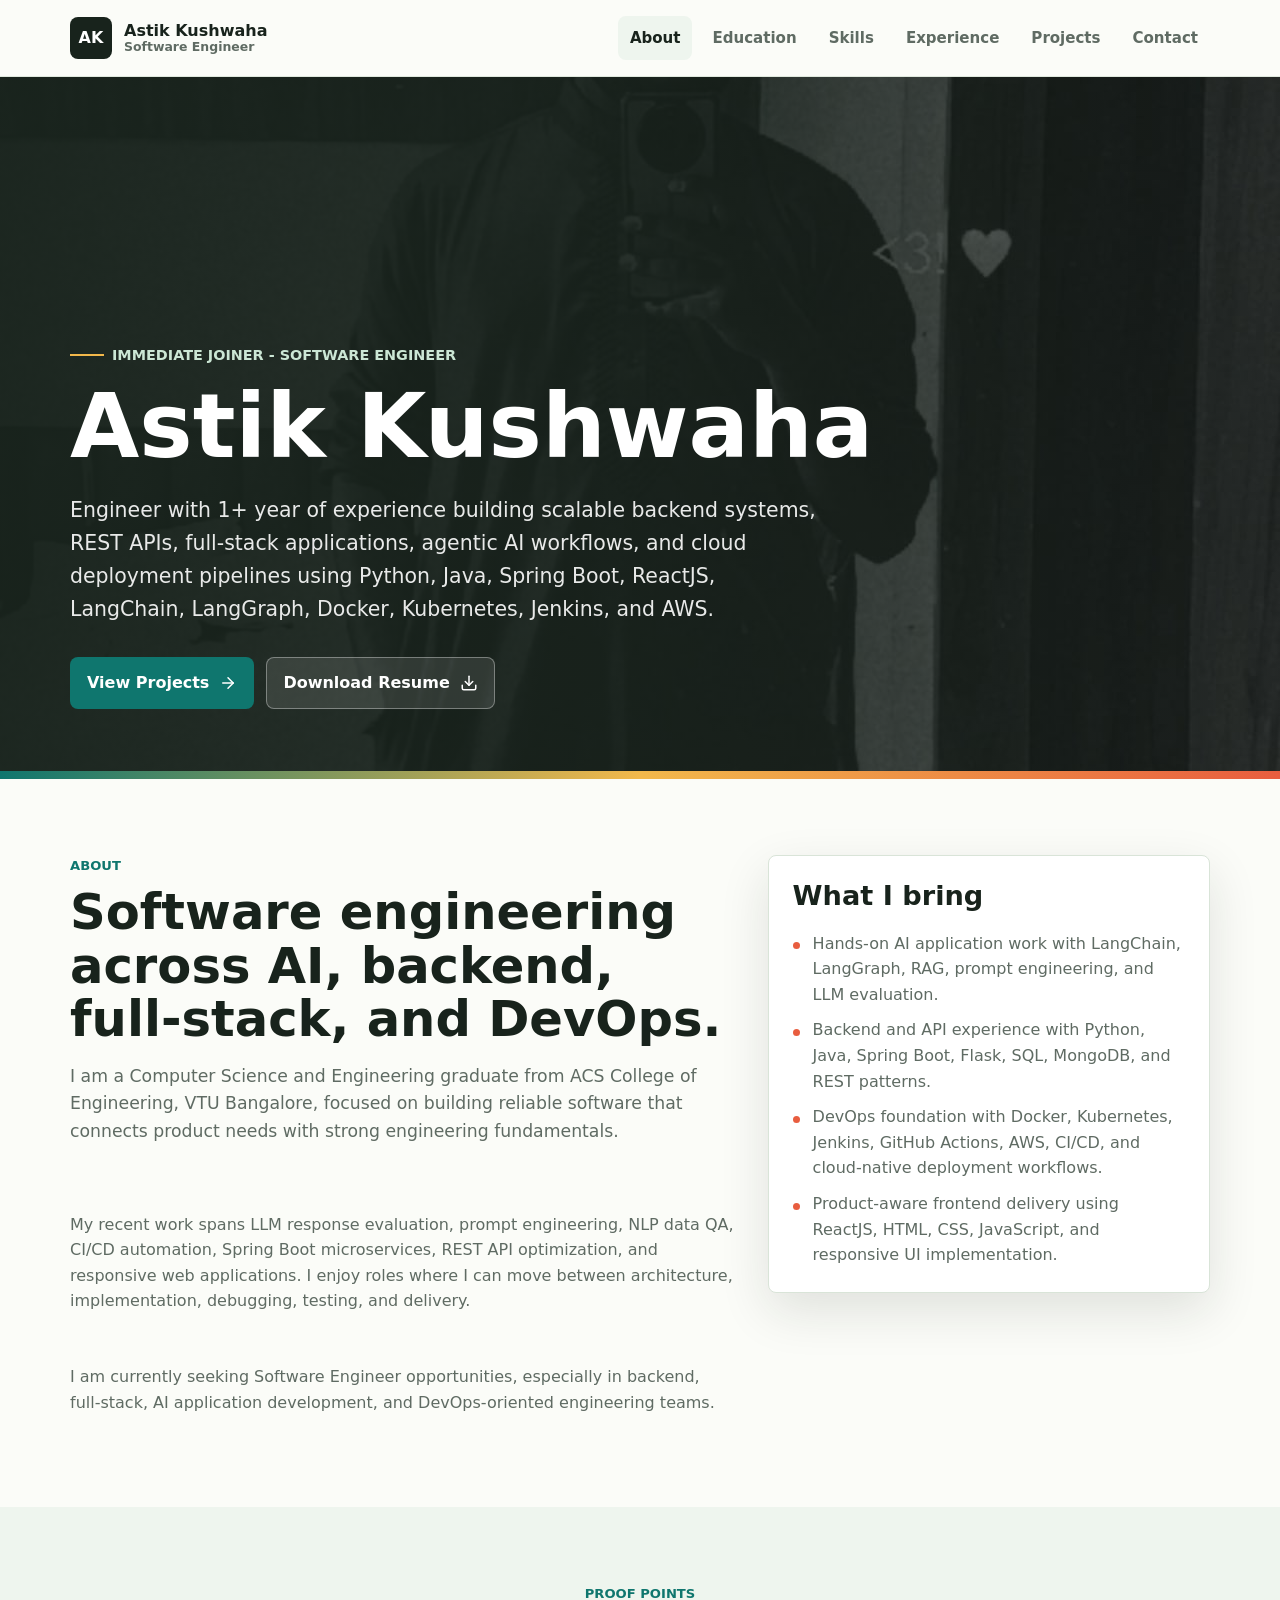
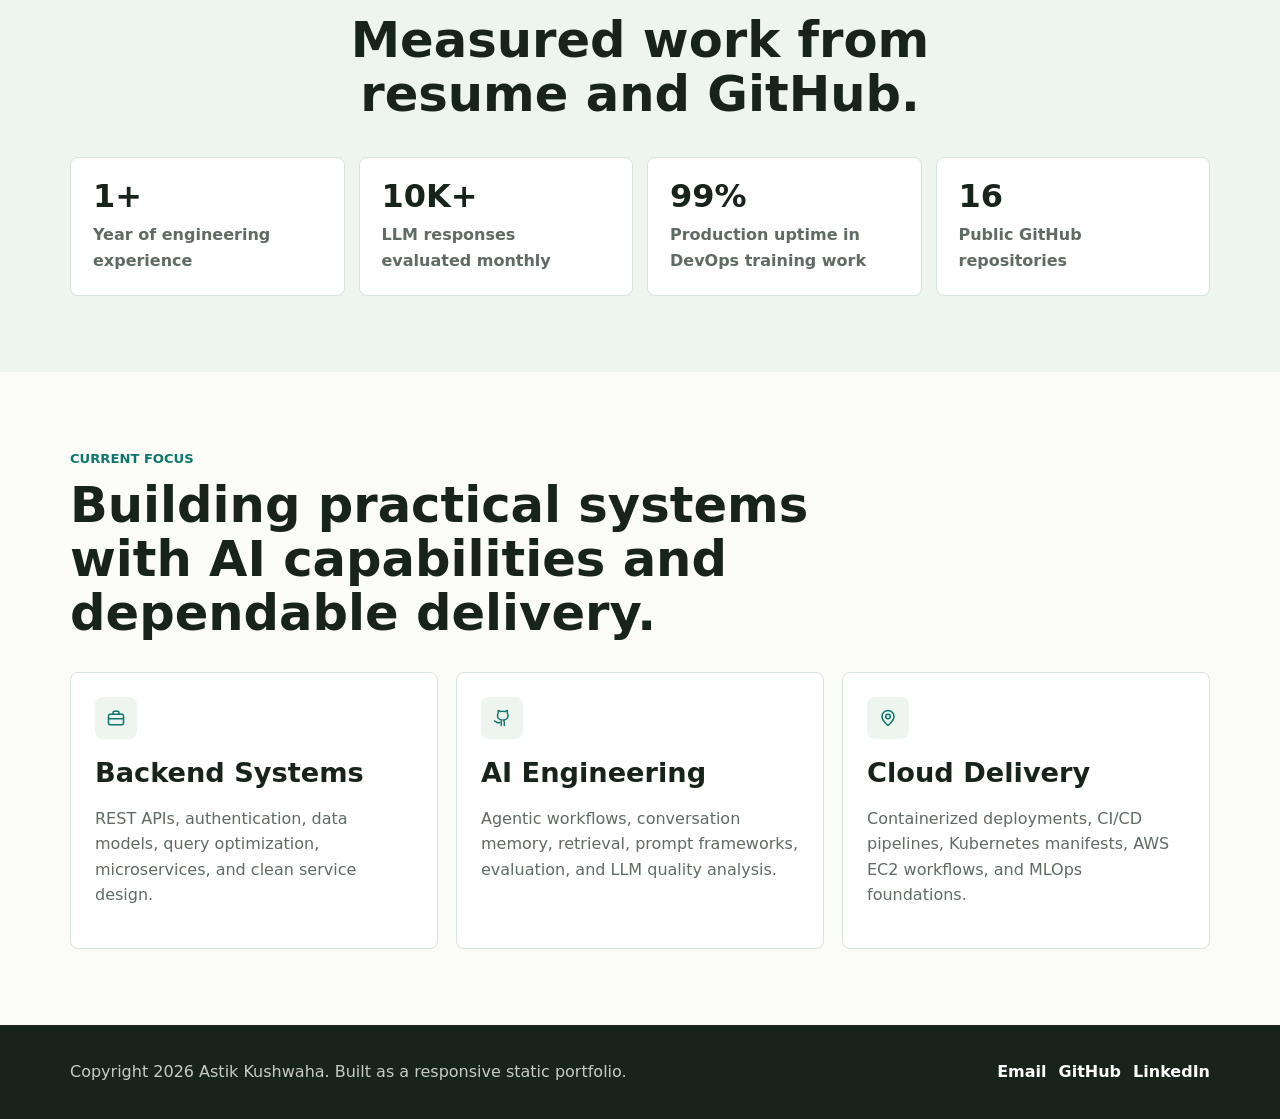
==== index.html @ c21fc0fb "Add files via upload" ====
<!DOCTYPE html>
<html lang="en">
<head>
  <meta charset="UTF-8">
  <meta name="viewport" content="width=device-width, initial-scale=1.0">
  <meta name="description" content="Astik Kushwaha - software engineer portfolio covering AI, backend, full-stack development, DevOps, projects, education, and contact details.">
  <title>Astik Kushwaha | Portfolio</title>
  <link rel="stylesheet" href="assets/css/styles.css">
</head>
<body>
  <a class="skip-link" href="#main">Skip to content</a>

  <header class="site-header">
    <div class="nav-wrap">
      <a class="brand" href="index.html" aria-label="Astik Kushwaha home">
        <span class="brand-mark">AK</span>
        <span class="brand-text">Astik Kushwaha <span>Software Engineer</span></span>
      </a>
      <button class="nav-toggle" type="button" aria-label="Toggle navigation" aria-expanded="false">
        <span></span>
        <span></span>
        <span></span>
      </button>
      <nav class="site-nav" aria-label="Primary navigation">
        <a class="active" href="index.html">About</a>
        <a href="education.html">Education</a>
        <a href="skills.html">Skills</a>
        <a href="experience.html">Experience</a>
        <a href="projects.html">Projects</a>
        <a href="contact.html">Contact</a>
      </nav>
    </div>
  </header>

  <main id="main">
    <section class="hero">
      <div class="hero-content">
        <p class="eyebrow">Immediate joiner - Software Engineer</p>
        <h1>Astik Kushwaha</h1>
        <p class="hero-lede">Engineer with 1+ year of experience building scalable backend systems, REST APIs, full-stack applications, agentic AI workflows, and cloud deployment pipelines using Python, Java, Spring Boot, ReactJS, LangChain, LangGraph, Docker, Kubernetes, Jenkins, and AWS.</p>
        <div class="hero-actions">
          <a class="button" href="projects.html">
            View Projects
            <svg class="icon" aria-hidden="true"><use href="assets/img/icons.svg#arrow-right"></use></svg>
          </a>
          <a class="button secondary" href="assets/docs/Astik_Kushwaha_Resume.pdf" download>
            Download Resume
            <svg class="icon" aria-hidden="true"><use href="assets/img/icons.svg#download"></use></svg>
          </a>
        </div>
      </div>
    </section>

    <section class="section">
      <div class="section-inner about-grid">
        <div class="text-stack reveal">
          <div class="section-head">
            <p class="kicker">About</p>
            <h2>Software engineering across AI, backend, full-stack, and DevOps.</h2>
            <p class="lead">I am a Computer Science and Engineering graduate from ACS College of Engineering, VTU Bangalore, focused on building reliable software that connects product needs with strong engineering fundamentals.</p>
          </div>
          <p>My recent work spans LLM response evaluation, prompt engineering, NLP data QA, CI/CD automation, Spring Boot microservices, REST API optimization, and responsive web applications. I enjoy roles where I can move between architecture, implementation, debugging, testing, and delivery.</p>
          <p>I am currently seeking Software Engineer opportunities, especially in backend, full-stack, AI application development, and DevOps-oriented engineering teams.</p>
        </div>
        <aside class="highlight-panel reveal" aria-label="Portfolio highlights">
          <h3>What I bring</h3>
          <ul>
            <li>Hands-on AI application work with LangChain, LangGraph, RAG, prompt engineering, and LLM evaluation.</li>
            <li>Backend and API experience with Python, Java, Spring Boot, Flask, SQL, MongoDB, and REST patterns.</li>
            <li>DevOps foundation with Docker, Kubernetes, Jenkins, GitHub Actions, AWS, CI/CD, and cloud-native deployment workflows.</li>
            <li>Product-aware frontend delivery using ReactJS, HTML, CSS, JavaScript, and responsive UI implementation.</li>
          </ul>
        </aside>
      </div>
    </section>

    <section class="section alt">
      <div class="section-inner">
        <div class="section-head center reveal">
          <p class="kicker">Proof Points</p>
          <h2>Measured work from resume and GitHub.</h2>
        </div>
        <div class="stat-grid">
          <div class="stat-card reveal">
            <strong>1+</strong>
            <span>Year of engineering experience</span>
          </div>
          <div class="stat-card reveal">
            <strong>10K+</strong>
            <span>LLM responses evaluated monthly</span>
          </div>
          <div class="stat-card reveal">
            <strong>99%</strong>
            <span>Production uptime in DevOps training work</span>
          </div>
          <div class="stat-card reveal">
            <strong>16</strong>
            <span>Public GitHub repositories</span>
          </div>
        </div>
      </div>
    </section>

    <section class="section">
      <div class="section-inner">
        <div class="section-head reveal">
          <p class="kicker">Current Focus</p>
          <h2>Building practical systems with AI capabilities and dependable delivery.</h2>
        </div>
        <div class="info-grid">
          <article class="info-card reveal">
            <span class="mini-icon"><svg class="icon" aria-hidden="true"><use href="assets/img/icons.svg#briefcase"></use></svg></span>
            <h3>Backend Systems</h3>
            <p>REST APIs, authentication, data models, query optimization, microservices, and clean service design.</p>
          </article>
          <article class="info-card reveal">
            <span class="mini-icon"><svg class="icon" aria-hidden="true"><use href="assets/img/icons.svg#github"></use></svg></span>
            <h3>AI Engineering</h3>
            <p>Agentic workflows, conversation memory, retrieval, prompt frameworks, evaluation, and LLM quality analysis.</p>
          </article>
          <article class="info-card reveal">
            <span class="mini-icon"><svg class="icon" aria-hidden="true"><use href="assets/img/icons.svg#map-pin"></use></svg></span>
            <h3>Cloud Delivery</h3>
            <p>Containerized deployments, CI/CD pipelines, Kubernetes manifests, AWS EC2 workflows, and MLOps foundations.</p>
          </article>
        </div>
      </div>
    </section>
  </main>

  <footer class="site-footer">
    <div class="footer-inner">
      <p>Copyright 2026 Astik Kushwaha. Built as a responsive static portfolio.</p>
      <div class="footer-links" aria-label="Footer links">
        <a href="mailto:astikkushwaha30@gmail.com">Email</a>
        <a href="https://github.com/Astik1804/" target="_blank" rel="noreferrer">GitHub</a>
        <a href="https://www.linkedin.com/in/astik-kushwaha-82735526b/" target="_blank" rel="noreferrer">LinkedIn</a>
      </div>
    </div>
  </footer>

  <script src="assets/js/main.js"></script>
</body>
</html>
---- assets/css/styles.css ----
:root {
  --ink: #18231c;
  --ink-2: #27352c;
  --muted: #5f6b63;
  --paper: #fbfcf8;
  --surface: #ffffff;
  --surface-2: #eef5ee;
  --line: #d9e4d8;
  --teal: #0f766e;
  --teal-dark: #115e59;
  --coral: #e85d3f;
  --amber: #f2b84b;
  --green: #6aa86f;
  --shadow: 0 18px 50px rgba(24, 35, 28, 0.12);
  --radius: 8px;
  --header-height: 76px;
}

* {
  box-sizing: border-box;
}

html {
  scroll-behavior: smooth;
}

body {
  margin: 0;
  background: var(--paper);
  color: var(--ink);
  font-family: Inter, ui-sans-serif, system-ui, -apple-system, BlinkMacSystemFont, "Segoe UI", sans-serif;
  line-height: 1.6;
}

body.menu-open {
  overflow: hidden;
}

img {
  display: block;
  max-width: 100%;
}

a {
  color: inherit;
}

.skip-link {
  position: absolute;
  left: 16px;
  top: -80px;
  z-index: 1000;
  padding: 10px 14px;
  background: var(--surface);
  border: 1px solid var(--line);
  border-radius: var(--radius);
  transition: top 0.2s ease;
}

.skip-link:focus {
  top: 16px;
}

.site-header {
  position: sticky;
  top: 0;
  z-index: 100;
  min-height: var(--header-height);
  background: rgba(251, 252, 248, 0.94);
  border-bottom: 1px solid rgba(217, 228, 216, 0.78);
  backdrop-filter: blur(18px);
}

.nav-wrap,
.section-inner,
.footer-inner {
  width: min(1140px, calc(100% - 40px));
  margin: 0 auto;
}

.nav-wrap {
  min-height: var(--header-height);
  display: flex;
  align-items: center;
  justify-content: space-between;
  gap: 24px;
}

.brand {
  display: inline-flex;
  align-items: center;
  gap: 12px;
  text-decoration: none;
  font-weight: 800;
}

.brand-mark {
  width: 42px;
  height: 42px;
  display: grid;
  place-items: center;
  border-radius: var(--radius);
  background: var(--ink);
  color: var(--surface);
}

.brand-text {
  display: grid;
  line-height: 1.1;
}

.brand-text span {
  color: var(--muted);
  font-size: 0.78rem;
  font-weight: 600;
}

.nav-toggle {
  display: none;
  width: 44px;
  height: 44px;
  padding: 0;
  border: 1px solid var(--line);
  border-radius: var(--radius);
  background: var(--surface);
  color: var(--ink);
  cursor: pointer;
}

.nav-toggle span {
  display: block;
  width: 20px;
  height: 2px;
  margin: 5px auto;
  background: currentColor;
  transition: transform 0.2s ease, opacity 0.2s ease;
}

.site-nav {
  display: flex;
  align-items: center;
  gap: 8px;
}

.site-nav a {
  padding: 10px 12px;
  border-radius: var(--radius);
  color: var(--muted);
  font-size: 0.94rem;
  font-weight: 700;
  text-decoration: none;
  transition: background 0.2s ease, color 0.2s ease;
}

.site-nav a:hover,
.site-nav a:focus-visible,
.site-nav a.active {
  background: var(--surface-2);
  color: var(--ink);
}

.hero {
  min-height: clamp(540px, 78svh, 720px);
  display: flex;
  align-items: flex-end;
  position: relative;
  color: var(--surface);
  background:
    linear-gradient(90deg, rgba(24, 35, 28, 0.94) 0%, rgba(24, 35, 28, 0.82) 48%, rgba(24, 35, 28, 0.34) 100%),
    url("../img/astik-kushwaha.jpg") center right / cover no-repeat;
}

.hero::after {
  content: "";
  position: absolute;
  inset: auto 0 0;
  height: 8px;
  background: linear-gradient(90deg, var(--teal), var(--amber), var(--coral));
}

.hero-content {
  position: relative;
  width: min(1140px, calc(100% - 40px));
  margin: 0 auto;
  padding: 88px 0 70px;
}

.eyebrow {
  display: inline-flex;
  align-items: center;
  gap: 8px;
  margin: 0 0 16px;
  color: #cce7d5;
  font-size: 0.9rem;
  font-weight: 800;
  text-transform: uppercase;
}

.eyebrow::before {
  content: "";
  width: 34px;
  height: 2px;
  background: var(--amber);
}

.hero h1,
.page-hero h1 {
  max-width: 880px;
  margin: 0;
  font-size: clamp(3rem, 7vw, 6.4rem);
  line-height: 0.98;
}

.hero h1 {
  text-wrap: balance;
}

.hero-lede {
  max-width: 760px;
  margin: 24px 0 0;
  color: rgba(255, 255, 255, 0.9);
  font-size: clamp(1.04rem, 2vw, 1.28rem);
}

.hero-actions,
.page-actions,
.contact-actions {
  display: flex;
  flex-wrap: wrap;
  gap: 12px;
  margin-top: 32px;
}

.button {
  display: inline-flex;
  align-items: center;
  justify-content: center;
  gap: 10px;
  min-height: 46px;
  padding: 12px 16px;
  border: 1px solid transparent;
  border-radius: var(--radius);
  background: var(--teal);
  color: var(--surface);
  font-weight: 800;
  text-decoration: none;
  cursor: pointer;
  transition: transform 0.2s ease, background 0.2s ease, border-color 0.2s ease;
}

.button:hover,
.button:focus-visible {
  transform: translateY(-1px);
  background: var(--teal-dark);
}

.button.secondary {
  background: rgba(255, 255, 255, 0.11);
  border-color: rgba(255, 255, 255, 0.35);
  color: var(--surface);
}

.button.secondary:hover,
.button.secondary:focus-visible {
  background: rgba(255, 255, 255, 0.18);
}

.button.light {
  background: var(--surface);
  border-color: var(--line);
  color: var(--ink);
}

.button.light:hover,
.button.light:focus-visible {
  background: var(--surface-2);
}

.icon {
  width: 18px;
  height: 18px;
  flex: 0 0 auto;
}

.section {
  padding: 76px 0;
}

.section.tight {
  padding: 52px 0;
}

.section.alt {
  background: var(--surface-2);
}

.section-head {
  max-width: 760px;
  margin-bottom: 32px;
}

.section-head.center {
  margin-inline: auto;
  text-align: center;
}

.kicker {
  margin: 0 0 10px;
  color: var(--teal);
  font-size: 0.82rem;
  font-weight: 900;
  text-transform: uppercase;
}

h2,
h3,
h4,
p {
  overflow-wrap: anywhere;
}

h2 {
  margin: 0;
  font-size: clamp(2rem, 4vw, 3.1rem);
  line-height: 1.08;
}

h3 {
  margin: 0;
  font-size: clamp(1.25rem, 2.2vw, 1.7rem);
  line-height: 1.2;
}

h4 {
  margin: 0;
  font-size: 1.05rem;
}

p {
  color: var(--muted);
}

.lead {
  margin: 16px 0 0;
  font-size: 1.08rem;
}

.about-grid {
  display: grid;
  grid-template-columns: 1.2fr 0.8fr;
  gap: 34px;
  align-items: start;
}

.text-stack {
  display: grid;
  gap: 18px;
}

.highlight-panel {
  padding: 24px;
  border: 1px solid var(--line);
  border-radius: var(--radius);
  background: var(--surface);
  box-shadow: var(--shadow);
}

.highlight-panel ul,
.timeline-card ul,
.project-card ul,
.credential-list,
.skill-list {
  margin: 18px 0 0;
  padding: 0;
  list-style: none;
}

.highlight-panel li,
.timeline-card li,
.project-card li,
.credential-list li,
.skill-list li {
  position: relative;
  margin-top: 10px;
  padding-left: 20px;
  color: var(--muted);
}

.highlight-panel li::before,
.timeline-card li::before,
.project-card li::before,
.credential-list li::before,
.skill-list li::before {
  content: "";
  position: absolute;
  left: 0;
  top: 0.72em;
  width: 7px;
  height: 7px;
  border-radius: 50%;
  background: var(--coral);
}

.stat-grid {
  display: grid;
  grid-template-columns: repeat(4, 1fr);
  gap: 14px;
  margin-top: 36px;
}

.stat-card,
.info-card,
.timeline-card,
.project-card,
.skill-card,
.contact-card {
  border: 1px solid var(--line);
  border-radius: var(--radius);
  background: var(--surface);
}

.stat-card {
  padding: 22px;
}

.stat-card strong {
  display: block;
  color: var(--ink);
  font-size: 2rem;
  line-height: 1;
}

.stat-card span {
  display: block;
  margin-top: 10px;
  color: var(--muted);
  font-weight: 700;
}

.page-hero {
  position: relative;
  padding: 82px 0 58px;
  overflow: hidden;
  background: var(--ink);
  color: var(--surface);
}

.page-hero::after {
  content: "";
  position: absolute;
  inset: 0 0 0 auto;
  width: min(42vw, 520px);
  background:
    linear-gradient(90deg, rgba(24, 35, 28, 0.78), rgba(24, 35, 28, 0.3)),
    url("../img/astik-kushwaha.jpg") center / cover no-repeat;
  opacity: 0.32;
}

.page-hero .section-inner {
  position: relative;
  z-index: 1;
}

.page-hero p {
  max-width: 760px;
  color: rgba(255, 255, 255, 0.82);
  font-size: 1.08rem;
}

.info-grid {
  display: grid;
  grid-template-columns: repeat(3, 1fr);
  gap: 18px;
}

.info-card {
  padding: 24px;
}

.info-card .mini-icon,
.contact-card .mini-icon {
  width: 42px;
  height: 42px;
  display: grid;
  place-items: center;
  margin-bottom: 18px;
  border-radius: var(--radius);
  background: var(--surface-2);
  color: var(--teal);
}

.timeline {
  display: grid;
  gap: 20px;
}

.timeline-card {
  display: grid;
  grid-template-columns: minmax(180px, 0.34fr) 1fr;
  gap: 24px;
  padding: 26px;
}

.timeline-meta {
  color: var(--teal);
  font-weight: 900;
}

.timeline-role {
  display: grid;
  gap: 6px;
}

.timeline-role span {
  color: var(--muted);
  font-weight: 800;
}

.skills-layout {
  display: grid;
  grid-template-columns: 0.88fr 1.12fr;
  gap: 24px;
  align-items: start;
}

.skill-card {
  padding: 24px;
}

.skill-cloud {
  display: flex;
  flex-wrap: wrap;
  gap: 10px;
  margin-top: 18px;
}

.chip {
  display: inline-flex;
  align-items: center;
  min-height: 34px;
  padding: 7px 10px;
  border: 1px solid var(--line);
  border-radius: var(--radius);
  background: var(--paper);
  color: var(--ink-2);
  font-size: 0.92rem;
  font-weight: 800;
}

.skill-group-grid {
  display: grid;
  grid-template-columns: repeat(2, 1fr);
  gap: 18px;
}

.project-grid {
  display: grid;
  grid-template-columns: repeat(3, 1fr);
  gap: 18px;
}

.project-card {
  display: flex;
  min-height: 100%;
  flex-direction: column;
  padding: 24px;
  box-shadow: 0 12px 36px rgba(24, 35, 28, 0.08);
}

.project-topline {
  display: flex;
  flex-wrap: wrap;
  gap: 8px;
  margin-bottom: 16px;
}

.tag {
  display: inline-flex;
  align-items: center;
  min-height: 28px;
  padding: 5px 8px;
  border-radius: var(--radius);
  background: #fff6e3;
  color: #7a4b00;
  font-size: 0.78rem;
  font-weight: 900;
}

.tag.ai {
  background: #e6f5f2;
  color: var(--teal-dark);
}

.tag.devops {
  background: #fbe9e2;
  color: #8b341f;
}

.project-card p {
  margin-bottom: 0;
}

.project-link {
  display: inline-flex;
  align-items: center;
  gap: 8px;
  margin-top: auto;
  padding-top: 22px;
  color: var(--teal);
  font-weight: 900;
  text-decoration: none;
}

.project-link:hover,
.project-link:focus-visible {
  color: var(--coral);
}

.contact-layout {
  display: grid;
  grid-template-columns: 0.86fr 1.14fr;
  gap: 28px;
  align-items: start;
}

.contact-stack {
  display: grid;
  gap: 16px;
}

.contact-card {
  padding: 22px;
}

.contact-card a {
  color: var(--ink);
  font-weight: 900;
  text-decoration: none;
}

.contact-card a:hover,
.contact-card a:focus-visible {
  color: var(--teal);
}

.contact-form {
  display: grid;
  gap: 16px;
  padding: 24px;
  border: 1px solid var(--line);
  border-radius: var(--radius);
  background: var(--surface);
  box-shadow: var(--shadow);
}

.field-grid {
  display: grid;
  grid-template-columns: repeat(2, 1fr);
  gap: 16px;
}

label {
  display: grid;
  gap: 7px;
  color: var(--ink);
  font-weight: 800;
}

input,
textarea {
  width: 100%;
  border: 1px solid var(--line);
  border-radius: var(--radius);
  padding: 12px 13px;
  background: var(--paper);
  color: var(--ink);
  font: inherit;
}

textarea {
  min-height: 150px;
  resize: vertical;
}

input:focus,
textarea:focus {
  outline: 3px solid rgba(15, 118, 110, 0.18);
  border-color: var(--teal);
}

.site-footer {
  padding: 34px 0;
  background: var(--ink);
  color: var(--surface);
}

.footer-inner {
  display: flex;
  align-items: center;
  justify-content: space-between;
  gap: 24px;
}

.site-footer p {
  margin: 0;
  color: rgba(255, 255, 255, 0.76);
}

.footer-links {
  display: flex;
  flex-wrap: wrap;
  gap: 12px;
}

.footer-links a {
  color: var(--surface);
  font-weight: 800;
  text-decoration: none;
}

.footer-links a:hover,
.footer-links a:focus-visible {
  color: var(--amber);
}

.reveal {
  opacity: 0;
  transform: translateY(14px);
  transition: opacity 0.5s ease, transform 0.5s ease;
}

.reveal.visible {
  opacity: 1;
  transform: translateY(0);
}

@media (max-width: 980px) {
  .nav-toggle {
    display: inline-grid;
    place-items: center;
  }

  .nav-toggle[aria-expanded="true"] span:nth-child(1) {
    transform: translateY(7px) rotate(45deg);
  }

  .nav-toggle[aria-expanded="true"] span:nth-child(2) {
    opacity: 0;
  }

  .nav-toggle[aria-expanded="true"] span:nth-child(3) {
    transform: translateY(-7px) rotate(-45deg);
  }

  .site-nav {
    position: fixed;
    inset: var(--header-height) 0 auto 0;
    display: none;
    max-height: calc(100svh - var(--header-height));
    overflow: auto;
    padding: 18px 20px 28px;
    background: var(--paper);
    border-bottom: 1px solid var(--line);
    box-shadow: var(--shadow);
  }

  .site-nav.open {
    display: grid;
    gap: 6px;
  }

  .site-nav a {
    padding: 14px;
  }

  .hero {
    min-height: clamp(560px, 82svh, 720px);
    background:
      linear-gradient(0deg, rgba(24, 35, 28, 0.96) 0%, rgba(24, 35, 28, 0.82) 100%),
      url("../img/astik-kushwaha.jpg") center top / cover no-repeat;
  }

  .about-grid,
  .skills-layout,
  .contact-layout {
    grid-template-columns: 1fr;
  }

  .stat-grid,
  .info-grid,
  .project-grid {
    grid-template-columns: repeat(2, 1fr);
  }

  .timeline-card {
    grid-template-columns: 1fr;
  }
}

@media (max-width: 680px) {
  .nav-wrap,
  .section-inner,
  .footer-inner,
  .hero-content {
    width: min(100% - 28px, 1140px);
  }

  .brand-text span {
    display: none;
  }

  .hero-content {
    padding-bottom: 58px;
  }

  .hero h1,
  .page-hero h1 {
    font-size: clamp(2.55rem, 14vw, 4.1rem);
  }

  .section {
    padding: 56px 0;
  }

  .page-hero {
    padding: 58px 0 46px;
  }

  .page-hero::after {
    width: 100%;
    opacity: 0.18;
  }

  .stat-grid,
  .info-grid,
  .project-grid,
  .skill-group-grid,
  .field-grid {
    grid-template-columns: 1fr;
  }

  .footer-inner {
    align-items: flex-start;
    flex-direction: column;
  }

  .button {
    width: 100%;
  }
}

@media (prefers-reduced-motion: reduce) {
  *,
  *::before,
  *::after {
    scroll-behavior: auto !important;
    transition-duration: 0.01ms !important;
    animation-duration: 0.01ms !important;
    animation-iteration-count: 1 !important;
  }

  .reveal {
    opacity: 1;
    transform: none;
  }
}
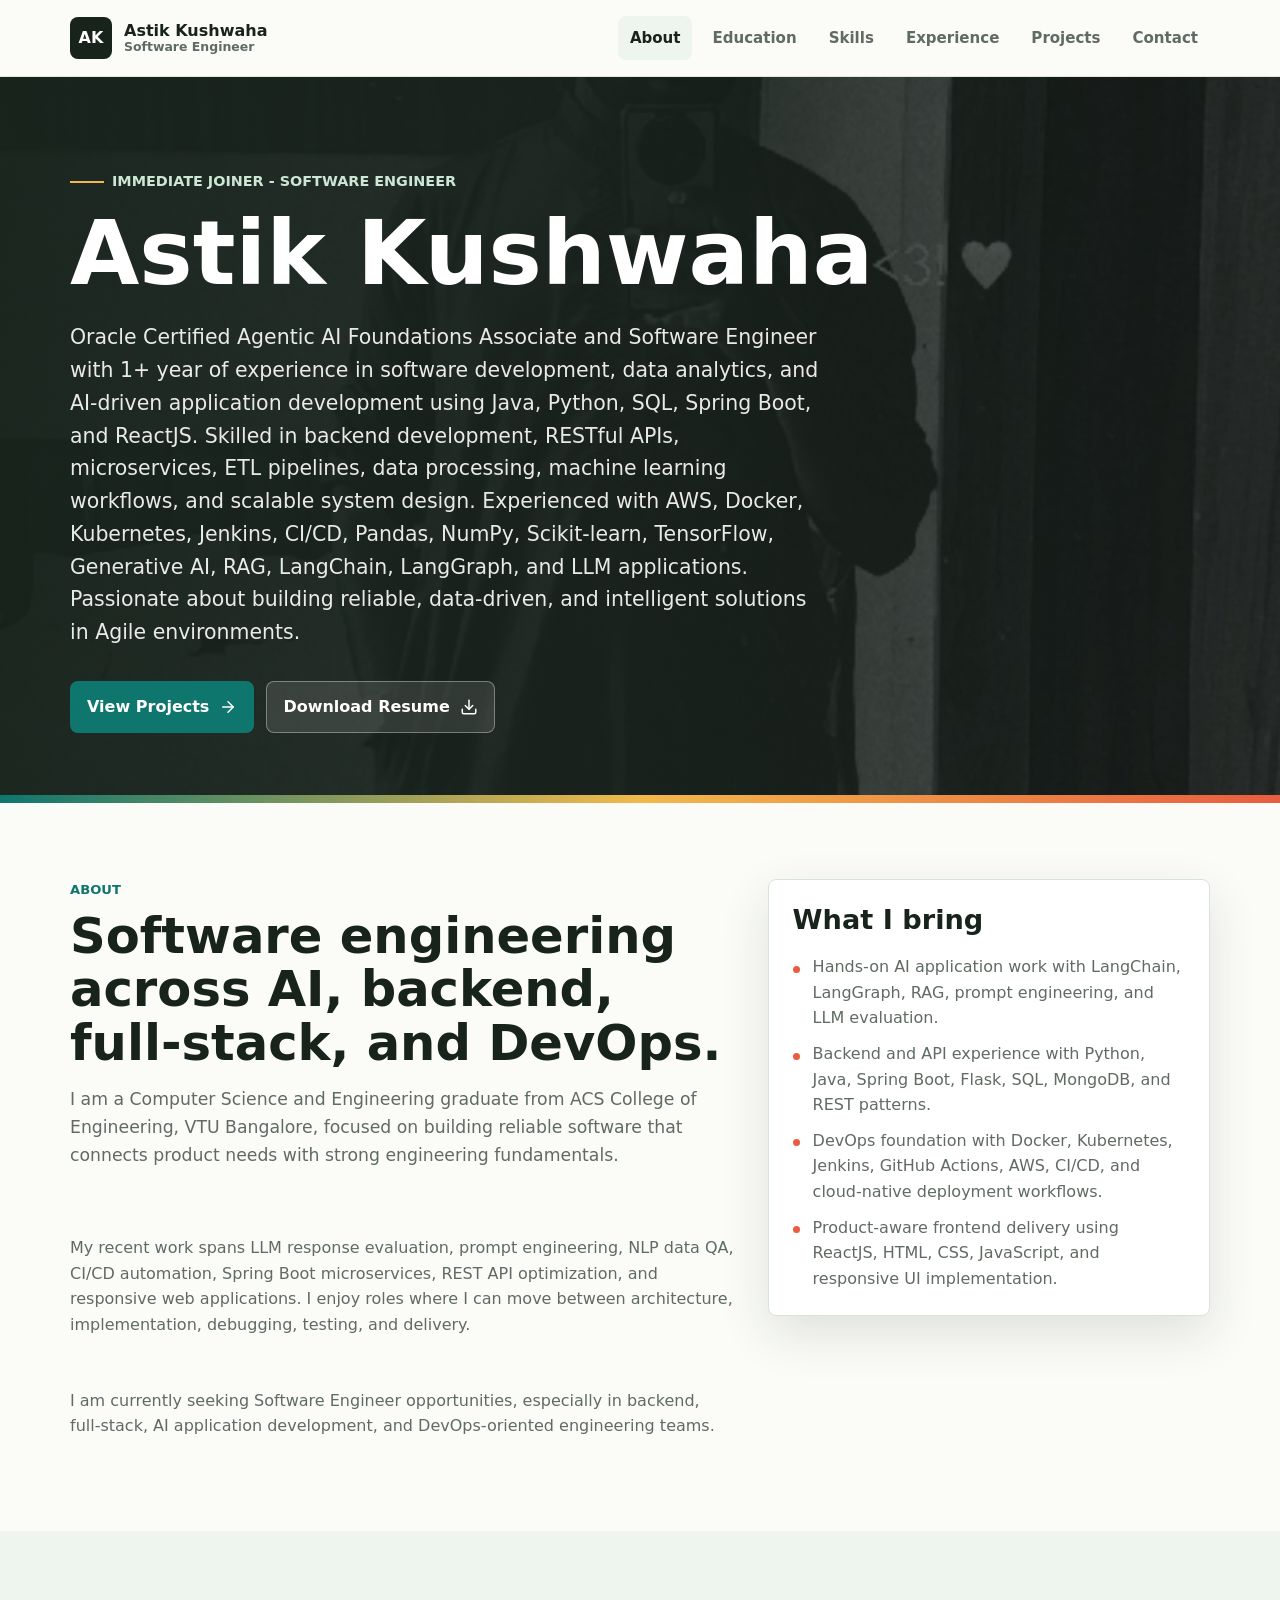
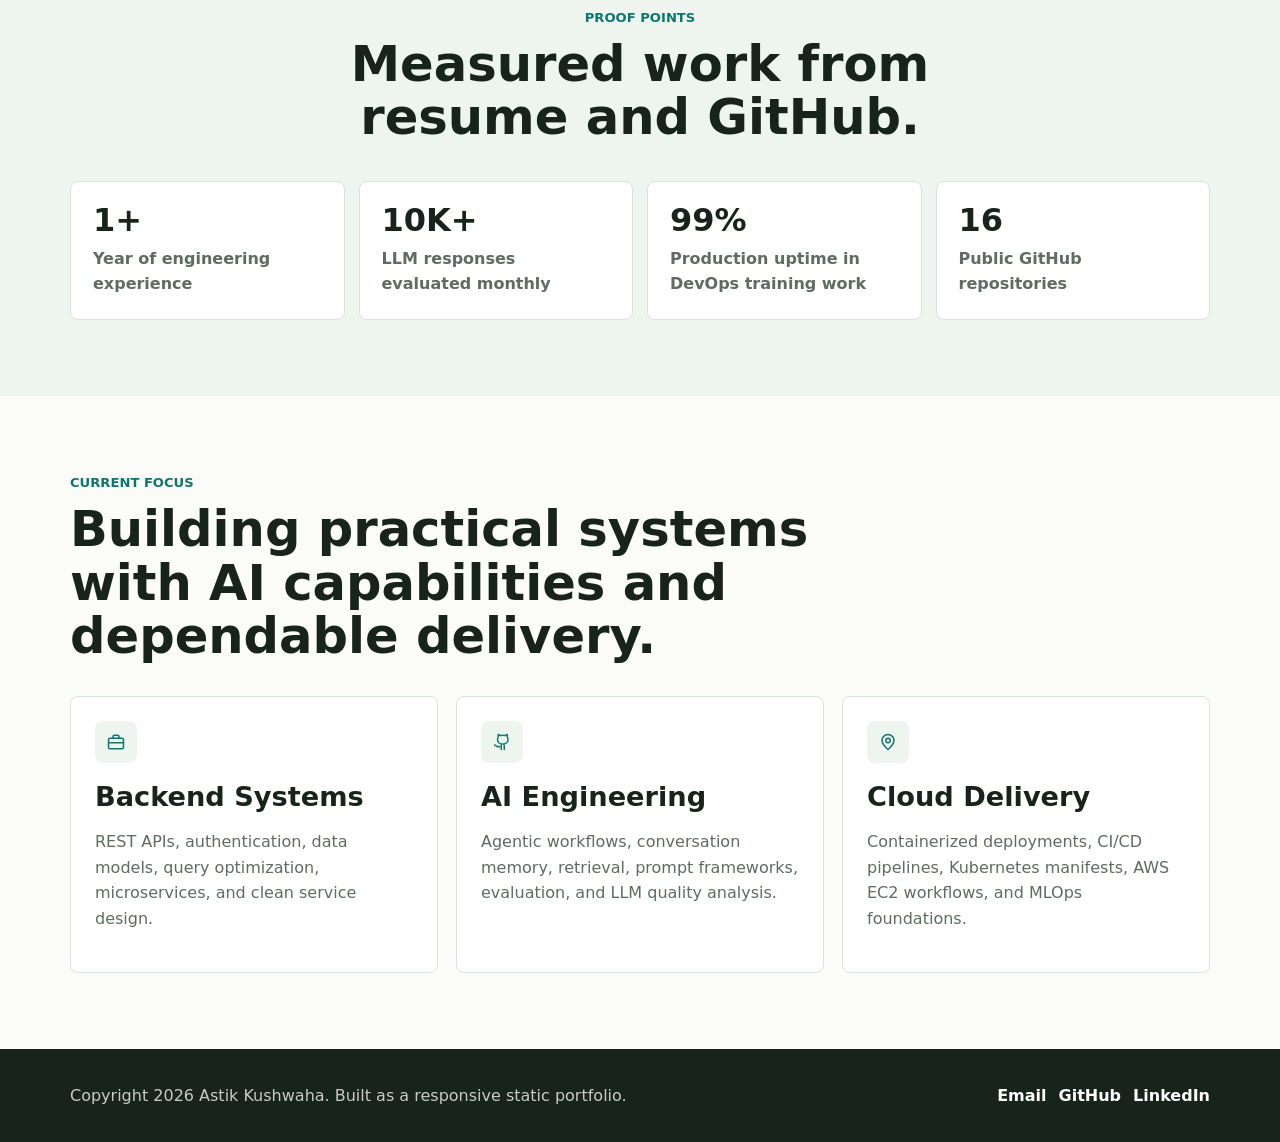
==== commit 37efb25c: "Update index.html" ====
--- a/index.html
+++ b/index.html
@@ -37,13 +37,17 @@
       <div class="hero-content">
         <p class="eyebrow">Immediate joiner - Software Engineer</p>
         <h1>Astik Kushwaha</h1>
-        <p class="hero-lede">Engineer with 1+ year of experience building scalable backend systems, REST APIs, full-stack applications, agentic AI workflows, and cloud deployment pipelines using Python, Java, Spring Boot, ReactJS, LangChain, LangGraph, Docker, Kubernetes, Jenkins, and AWS.</p>
+        <p class="hero-lede">Oracle Certified Agentic AI Foundations Associate and Software Engineer with 1+ year of experience in software development, data analytics, and 
+AI-driven application development using Java, Python, SQL, Spring Boot, and ReactJS. Skilled in backend development, RESTful APIs, 
+microservices, ETL pipelines, data processing, machine learning workflows, and scalable system design. Experienced with AWS, Docker, 
+Kubernetes, Jenkins, CI/CD, Pandas, NumPy, Scikit-learn, TensorFlow, Generative AI, RAG, LangChain, LangGraph, and LLM applications. 
+Passionate about building reliable, data-driven, and intelligent solutions in Agile environments.</p>
         <div class="hero-actions">
           <a class="button" href="projects.html">
             View Projects
             <svg class="icon" aria-hidden="true"><use href="assets/img/icons.svg#arrow-right"></use></svg>
           </a>
-          <a class="button secondary" href="assets/docs/Astik_Kushwaha_Resume.pdf" download>
+          <a class="button secondary" href="assets/docs/Astik_Kushwaha_18.pdf" download>
             Download Resume
             <svg class="icon" aria-hidden="true"><use href="assets/img/icons.svg#download"></use></svg>
           </a>
